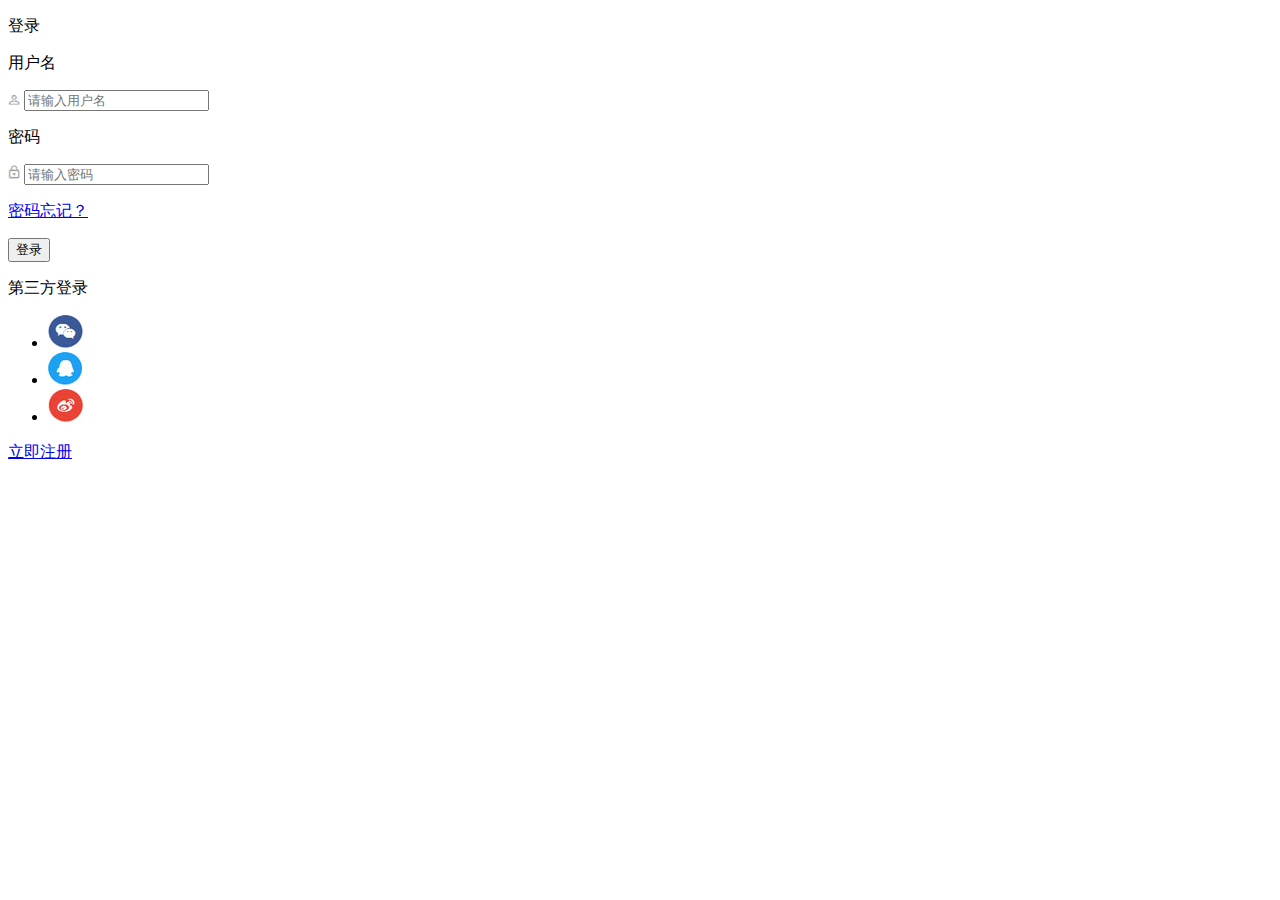
==== login.html @ e2398a61 "all" ====
<!DOCTYPE html>
<html lang="en">

<head>
    <meta charset="UTF-8">
    <meta name="viewport" content="width=device-width, initial-scale=1.0">
    <meta http-equiv="X-UA-Compatible" content="ie=edge">
    <title>登录</title>
    <link rel="stylesheet" href="css/base.css">
    <link rel="stylesheet" href="css/login.css">
    <link rel="icon" href="favicon.ico">
</head>

<body>
    <div id="wrapper">
        <p class="login-text">登录</p>
        <div class="form">
            <form action="searchResult.html">
                <p class="login-name">用户名</p>
                <div class="name">
                    <img src="images/login/login-1.jpg" alt="">
                    <input type="text" placeholder="请输入用户名" name="username" id="acc">
                </div>
                <p class="password-name">密码</p>
                <div class="password">
                    <img src="images/login/login-2.jpg" alt="">
                    <input type="password" placeholder="请输入密码" name="userpassword" id="pwd">
                </div>
                <p class="forgot"><a href="#">密码忘记？</a></p>
                <input type="submit" name="login" value="登录" onclick="save(this)">
              
            </form>
            <div class="link">
                <p class="third">第三方登录</p>
                <ul>
                    <li> <a href="#"><img src="images/login/login-wc.jpg" alt=""></a> </li>
                    <li> <a href="#"><img src="images/login/login-qq.jpg" alt=""></a></li>
                    <li> <a href="#"><img src="images/login/login-wb.jpg" alt=""></a></li>
                </ul>
                <p class="registered"><a href="registerd.html">立即注册</a></p>
            </div>
        </div>
    </div>
    <script src="js/banner.js"></script>
    <!-- <script src="js/checkAccount.js"></script> -->
    <script src="js/loginChecked.js"></script>
</body>

</html>
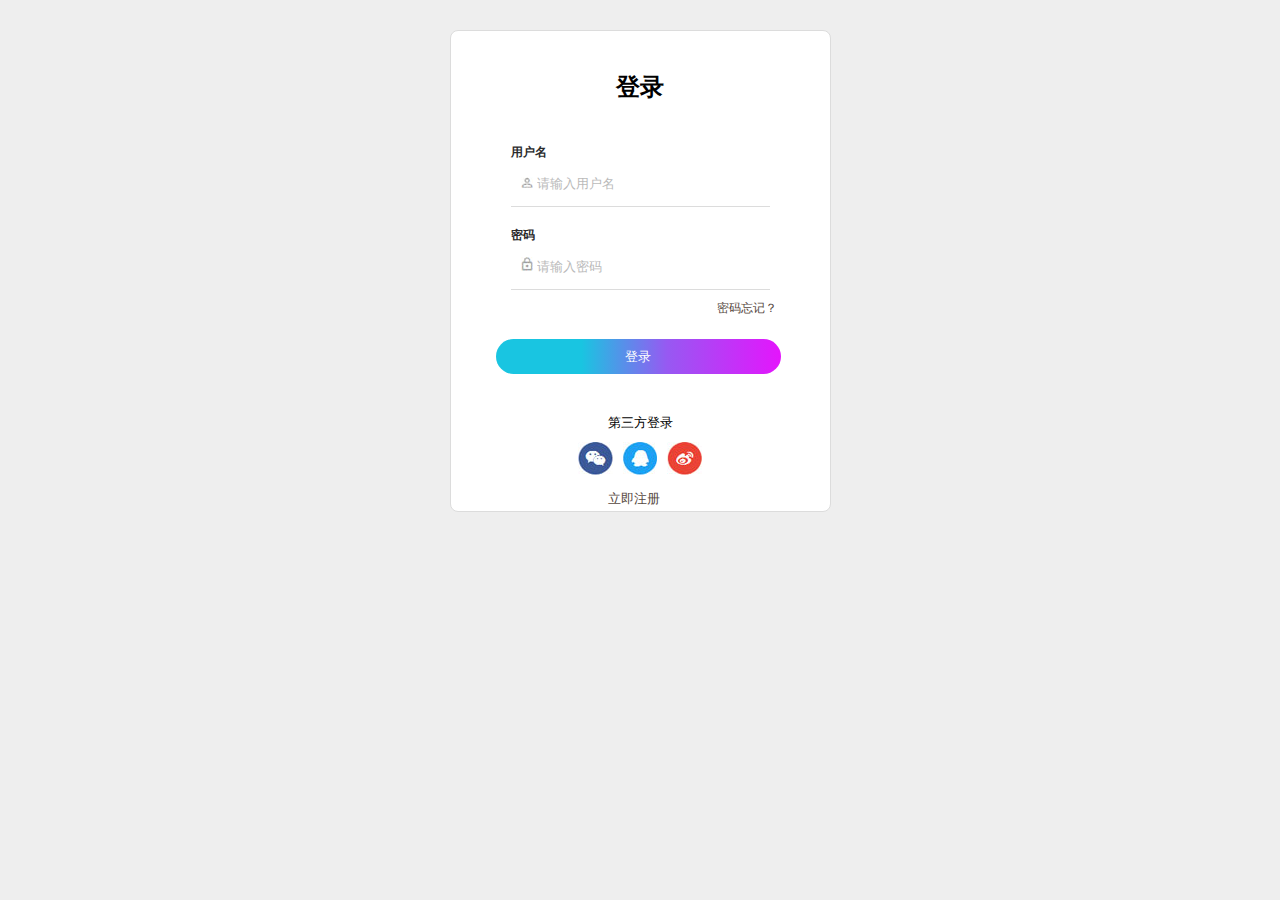
==== commit c368a134: "css-fileschange" ====
--- a/login.html
+++ b/login.html
@@ -6,8 +6,8 @@
     <meta name="viewport" content="width=device-width, initial-scale=1.0">
     <meta http-equiv="X-UA-Compatible" content="ie=edge">
     <title>登录</title>
-    <link rel="stylesheet" href="css/base.css">
-    <link rel="stylesheet" href="css/login.css">
+    <link rel="stylesheet" href="CSS/base.css">
+    <link rel="stylesheet" href="CSS/login.css">
     <link rel="icon" href="favicon.ico">
 </head>
 
--- a/CSS/base.css
+++ b/CSS/base.css
@@ -0,0 +1,12 @@
+/* 初始化部分 */
+*{
+    margin:0;
+    padding: 0;
+}
+ul{
+    list-style:none;
+}
+a{
+    text-decoration: none;
+   
+}--- a/CSS/login.css
+++ b/CSS/login.css
@@ -0,0 +1,110 @@
+/* 主登录样式开始 */
+body{
+    padding:0;
+    margin: 0;
+    list-style: none;
+    background: #eee;
+}
+a{
+    text-decoration: none;
+}
+#wrapper{
+    margin: 0 auto;
+    overflow: hidden;
+    background: #fff;
+    margin: 0 auto;
+    width: 379px;
+    height: 480px;
+    border: 1px solid gainsboro;
+    margin-top: 30px;
+    border-radius: 8px;
+}
+#wrapper .login-text{
+    text-align: center;
+    font-size: 24px;
+    font-weight: bold;
+    margin-top: 40px;
+}
+.form .login-name{
+    margin-left: 60px;
+    font-size: 12px;
+    font-weight: 600;
+    color: #2b2b2c;
+    margin-top: 41px;
+}
+.form .name{
+    margin-left: 60px;
+    border-bottom: 1px solid gainsboro; 
+    /* margin-top: 10px; */
+    margin-right:60px; 
+    padding: 10px;
+    
+}
+.form form .name input[type="text"]{
+    border: 0; 
+    opacity: 0.5;
+    width: 220px;
+    height: 25px;
+    outline: 0;
+}
+.form .password-name{
+    margin-left: 60px;
+    font-size: 12px;
+    font-weight: 600;
+    color: #2b2b2c;
+    margin-top: 20px;
+    }
+.form .password{
+    margin-left: 60px;
+    border-bottom: 1px solid gainsboro; 
+    margin-right:60px; 
+    padding: 10px;
+        
+    }
+.form form .password input[type="password"]{
+    border: 0;  
+    opacity: 0.5;
+    width: 220px;
+    height: 25px;
+    outline: 0;
+}
+.forgot{
+    text-align: right;
+    font-size: 12px;
+    margin-right: 53px;
+    margin-top: 10px;
+    color: #564841;
+}
+.forgot a{
+    color: #564841;
+}
+ input[type="submit"]{
+    width: 285px;
+    height: 35px;
+    border-radius: 35px;
+    margin-left:45px;
+    margin-top: 22px;
+    color: #fff;
+    border: 0;
+    background-image:linear-gradient(to right,#19c5e1 30%,#9759f2 60%,#e415fc 100%);
+}
+.third{
+    font-size: 13px;
+    margin-top:40px;
+    margin-left: 157px;
+}
+.link ul{
+    display: flex;
+    justify-content: center;
+}
+.link ul li{
+   margin:10px 5px;
+}
+.link .registered{
+    margin-left: 157px;
+}
+.link .registered a{
+   color: #564841;
+   font-size: 13px;
+}
+
